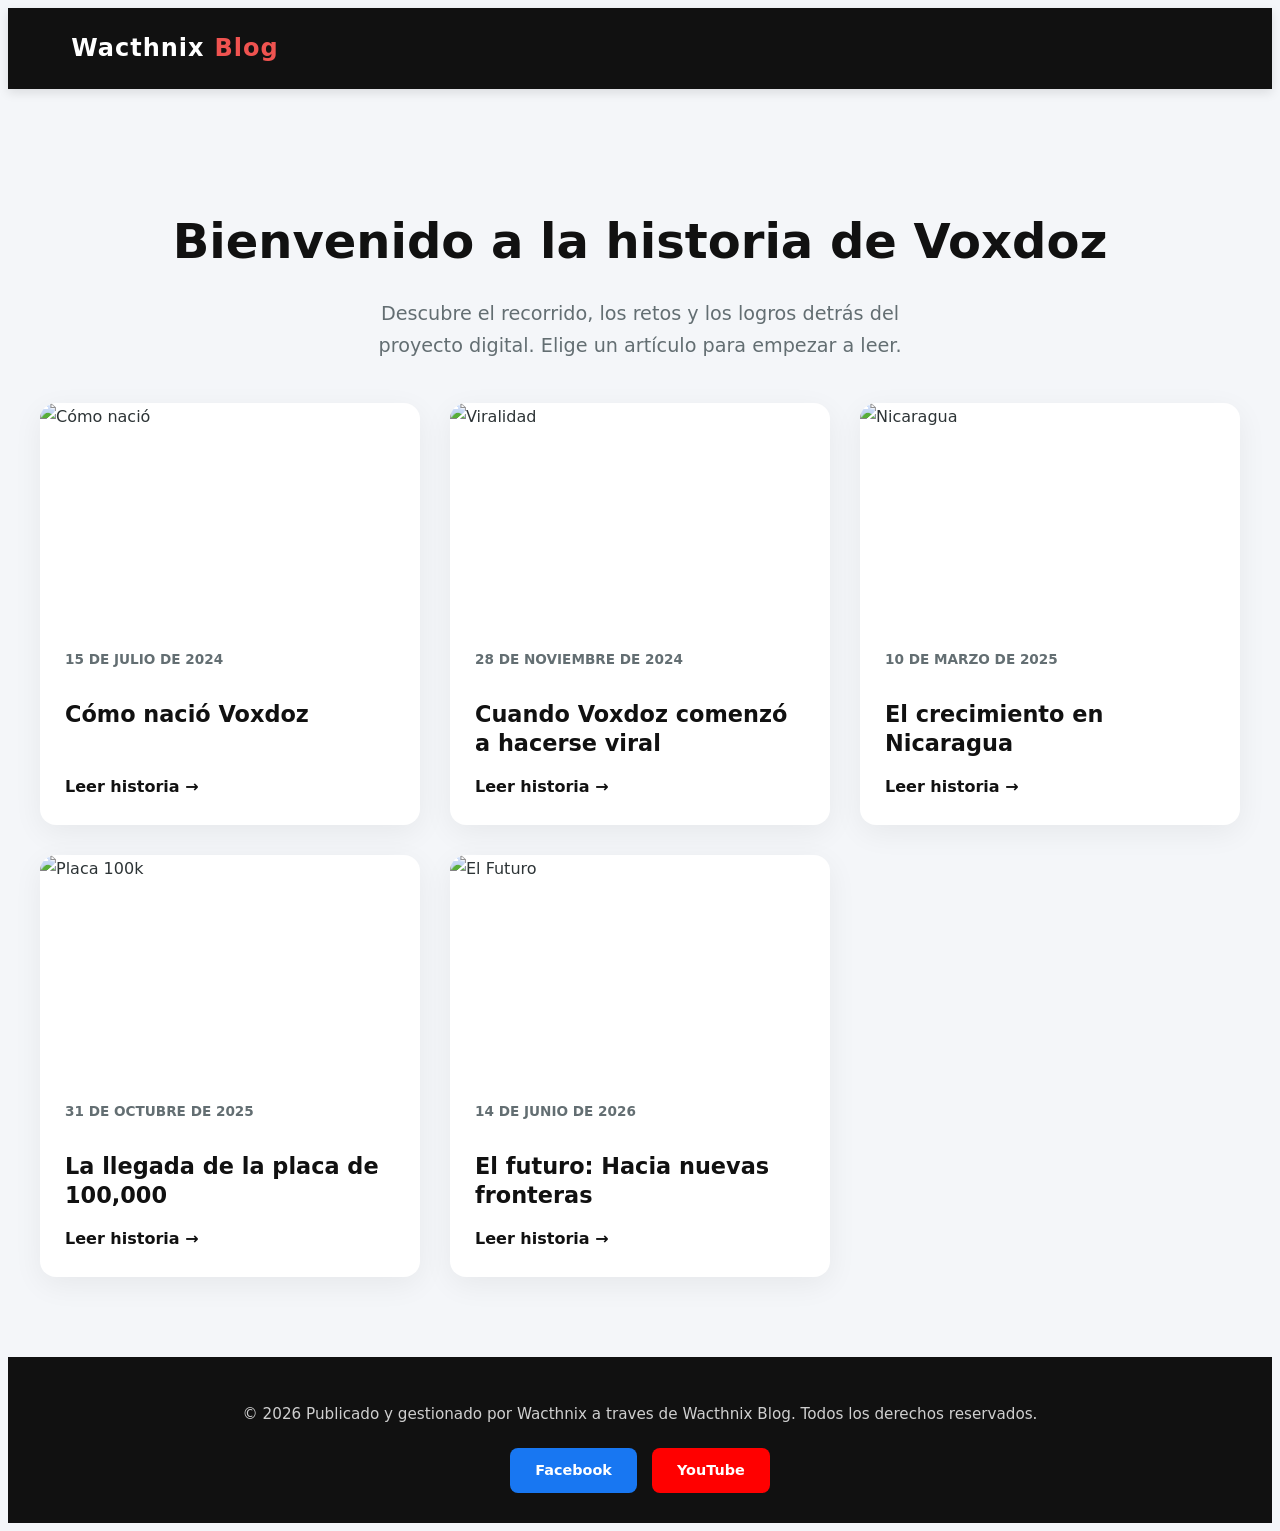
==== index.html @ 6fa86fd7 "Add files via upload" ====
<!DOCTYPE html>
<html lang="es">
<head>
    <meta charset="UTF-8">
    <meta name="viewport" content="width=device-width, initial-scale=1.0">
    <title>Blog Oficial - Voxdoz</title>
    <link rel="stylesheet" href="style.css">
</head>
<body>

    <!-- NAVEGACIÓN -->
    <nav>
        <a href="index.html" class="nav-logo">
            Wacthnix <span>Blog</span>
        </a>
    </nav>

    <!-- VISTA DE INICIO (INDEX) -->
    <header class="home-header">
        <h1>Bienvenido a la historia de Voxdoz</h1>
        <p>Descubre el recorrido, los retos y los logros detrás del proyecto digital. Elige un artículo para empezar a leer.</p>
    </header>

    <main class="grid-container">
        
        <!-- Tarjeta 1 -->
        <article class="card">
            <a href="historia.html" class="card-link">
                <img src="/images/vox.png" alt="Cómo nació" class="card-img">
                <div class="card-content">
                    <span class="card-date">15 de julio de 2024</span>
                    <h2 class="card-title">Cómo nació Voxdoz</h2>
                    <span class="card-btn">Leer historia →</span>
                </div>
            </a>
        </article>

        <!-- Tarjeta 2 -->
        <article class="card">
            <a href="viral.html" class="card-link">
                <img src="/images/estadistica1.png" alt="Viralidad" class="card-img">
                <div class="card-content">
                    <span class="card-date">28 de noviembre de 2024</span>
                    <h2 class="card-title">Cuando Voxdoz comenzó a hacerse viral</h2>
                    <span class="card-btn">Leer historia →</span>
                </div>
            </a>
        </article>

        <!-- Tarjeta 3 -->
        <article class="card">
            <a href="nicaragua.html" class="card-link">
                <img src="/images/Vidcanal.png" alt="Nicaragua" class="card-img">
                <div class="card-content">
                    <span class="card-date">10 de marzo de 2025</span>
                    <h2 class="card-title">El crecimiento en Nicaragua</h2>
                    <span class="card-btn">Leer historia →</span>
                </div>
            </a>
        </article>

        <!-- Tarjeta 4 -->
        <article class="card">
            <a href="placa100k.html" class="card-link">
                <img src="/images/placa.jpeg" alt="Placa 100k" class="card-img">
                <div class="card-content">
                    <span class="card-date">31 de octubre de 2025</span>
                    <h2 class="card-title">La llegada de la placa de 100,000</h2>
                    <span class="card-btn">Leer historia →</span>
                </div>
            </a>
        </article>

        <!-- Tarjeta 5 (NUEVA: Futuro) -->
        <article class="card">
            <a href="futuro.html" class="card-link">
                <img src="/images/edit.jpeg" alt="El Futuro" class="card-img">
                <div class="card-content">
                    <span class="card-date">14 de junio de 2026</span>
                    <h2 class="card-title">El futuro: Hacia nuevas fronteras</h2>
                    <span class="card-btn">Leer historia →</span>
                </div>
            </a>
        </article>

    </main>
    
    <footer>
    <div class="footer-content">
        <!-- Reemplaza "TU MARCA" por el nombre de tu agencia -->
        <p>&copy; 2026 Publicado y gestionado por  Wacthnix a traves de  Wacthnix Blog. Todos los derechos reservados.</p>
        
        <div class="social-links">
            <!-- Pon tus enlaces reales donde dice "URL_DE_TU_FACEBOOK" y "URL_DE_TU_YOUTUBE" -->
            <a href="https://www.facebook.com/share/1HjEx4M1gM/" target="_blank" class="social-btn facebook">
                Facebook
            </a>
            <a href="https://youtube.com/@wacthnix?si=atnTZZ0pgBMAv0Es" target="_blank" class="social-btn youtube">
                YouTube
            </a>
        </div>
    </div>

</body>
</html>
---- style.css ----
/* --- VARIABLES GLOBALES --- */
:root {
--bg-body: #f4f6f9;
--text-main: #2d3436;
--text-muted: #636e72;
--nav-bg: #111111;
--card-bg: #ffffff;
--radius-lg: 16px;
--radius-md: 10px;
--shadow-soft: 0 8px 30px rgba(0,0,0,0.06);
--shadow-hover: 0 15px 40px rgba(0,0,0,0.12);
--transition: all 0.3s cubic-bezier(0.25, 0.8, 0.25, 1);
}

/* --- RESET Y BASE --- 

{
margin: 0;
padding: 0;
box-sizing: border-box;
}  */

body {
font-family: 'Segoe UI', system-ui, -apple-system, sans-serif;
background-color: var(--bg-body);
color: var(--text-main);
line-height: 1.7;
display: flex;
flex-direction: column;
min-height: 100vh; /* Permite que el footer se quede abajo */
}

/* --- NAVEGACIÓN --- */
nav {
background-color: var(--nav-bg);
padding: 20px 5%;
display: flex;
justify-content: space-between;
align-items: center;
position: sticky;
top: 0;
z-index: 100;
box-shadow: 0 4px 10px rgba(0,0,0,0.1);
}

.nav-logo {
color: white;
font-size: 1.5rem;
font-weight: 800;
text-decoration: none;
letter-spacing: 1px;
display: flex;
align-items: center;
gap: 10px;
}

.nav-logo span {
color: #ef5350; /* Un toque de color en el logo */
}

/* --- INICIO (INDEX) --- */
.home-header {
text-align: center;
padding: 80px 20px 40px;
}

.home-header h1 {
font-size: 3rem;
margin-bottom: 15px;
color: #111;
}

.home-header p {
color: var(--text-muted);
font-size: 1.2rem;
max-width: 600px;
margin: 0 auto;
}

.grid-container {
display: grid;
grid-template-columns: repeat(auto-fill, minmax(320px, 1fr));
gap: 30px;
max-width: 1200px;
margin: 0 auto 80px auto;
padding: 0 20px;
flex-grow: 1; /* Empuja el footer hacia abajo */
}

.card {
background: var(--card-bg);
border-radius: var(--radius-lg);
overflow: hidden;
box-shadow: var(--shadow-soft);
transition: var(--transition);
}

.card:hover {
transform: translateY(-8px);
box-shadow: var(--shadow-hover);
}

.card-link {
text-decoration: none;
color: inherit;
display: flex;
flex-direction: column;
height: 100%;
}

.card-img {
width: 100%;
height: 220px;
object-fit: cover;
}

.card-content {
padding: 25px;
flex-grow: 1;
display: flex;
flex-direction: column;
}

.card-date {
font-size: 0.85rem;
color: var(--text-muted);
margin-bottom: 10px;
font-weight: 600;
text-transform: uppercase;
}

.card-title {
font-size: 1.4rem;
margin-bottom: 15px;
color: #111;
line-height: 1.3;
}

.card-btn {
margin-top: auto;
align-self: flex-start;
color: #111;
font-weight: 700;
display: inline-flex;
align-items: center;
gap: 5px;
transition: var(--transition);
}

.card:hover .card-btn {
color: #ef5350;
gap: 10px; /* Anima la flecha al pasar el mouse */
}

/* --- ARTÍCULOS --- */
.hero {
padding: 100px 20px;
text-align: center;
color: white;
margin-bottom: -50px; /* Para que el artículo se superponga */
}

.hero h1 { font-size: 3.5rem; margin-bottom: 15px; line-height: 1.1;}
.hero p { opacity: 0.9; font-size: 1.1rem;}

/* Gradientes premium */
.hero-dark { background: linear-gradient(135deg, #0f2027, #203a43, #2c5364); }
.hero-red { background: linear-gradient(135deg, #cb2d3e, #ef473a); }
.hero-green { background: linear-gradient(135deg, #11998e, #38ef7d); }
.hero-gold { background: linear-gradient(135deg, #aa4b6b, #6b6b83, #3b8d99); }
.hero-blue { background: linear-gradient(135deg, #141E30, #243B55); }

.article-content {
max-width: 850px;
margin: 0 auto 80px auto;
background: white;
padding: 50px;
border-radius: var(--radius-lg);
box-shadow: var(--shadow-soft);
position: relative;
z-index: 10;
flex-grow: 1; /* Empuja el footer hacia abajo */
}

.article-content p {
margin-bottom: 25px;
font-size: 1.15rem;
color: #444;
}

.article-img {
width: 100%;
max-height: 450px;
object-fit: cover;
border-radius: var(--radius-md);
margin-bottom: 40px;
}

.back-btn {
display: inline-flex;
align-items: center;
margin-top: 20px;
padding: 14px 28px;
background: #111;
color: white;
text-decoration: none;
border-radius: var(--radius-md);
font-weight: 600;
transition: var(--transition);
border: none;
cursor: pointer;
font-size: 1rem;
}

.back-btn:hover {
background: #ef5350;
transform: translateY(-3px);
box-shadow: 0 5px 15px rgba(239, 83, 80, 0.4);
}

/* --- FOOTER --- */
footer {
background: var(--nav-bg);
color: white;
text-align: center;
padding: 30px;
font-size: 0.9rem;
margin-top: auto; /* Se asegura de estar siempre al fondo */
}


.footer-content p {
    margin-bottom: 20px;
    opacity: 0.8;
    font-size: 0.95rem;
}

.social-links {
    display: flex;
    justify-content: center;
    gap: 15px;
}

.social-btn {
    display: inline-block;
    padding: 10px 25px;
    color: white;
    text-decoration: none;
    border-radius: 8px;
    font-weight: 600;
    transition: transform 0.3s ease, box-shadow 0.3s ease;
}

/* Colores oficiales de las marcas */
.social-btn.facebook {
    background-color: #1877F2; 
}

.social-btn.youtube {
    background-color: #FF0000; 
}

/* Efecto al pasar el mouse */
.social-btn:hover {
    transform: translateY(-3px);
    box-shadow: 0 5px 15px rgba(255, 255, 255, 0.1);
    color: white;
}

/* --- RESPONSIVO --- */
@media (max-width: 768px) {
.hero h1 { font-size: 2.2rem; }
.article-content { padding: 30px 20px; margin: 0 15px 60px 15px;}
.grid-container { grid-template-columns: 1fr; }
}
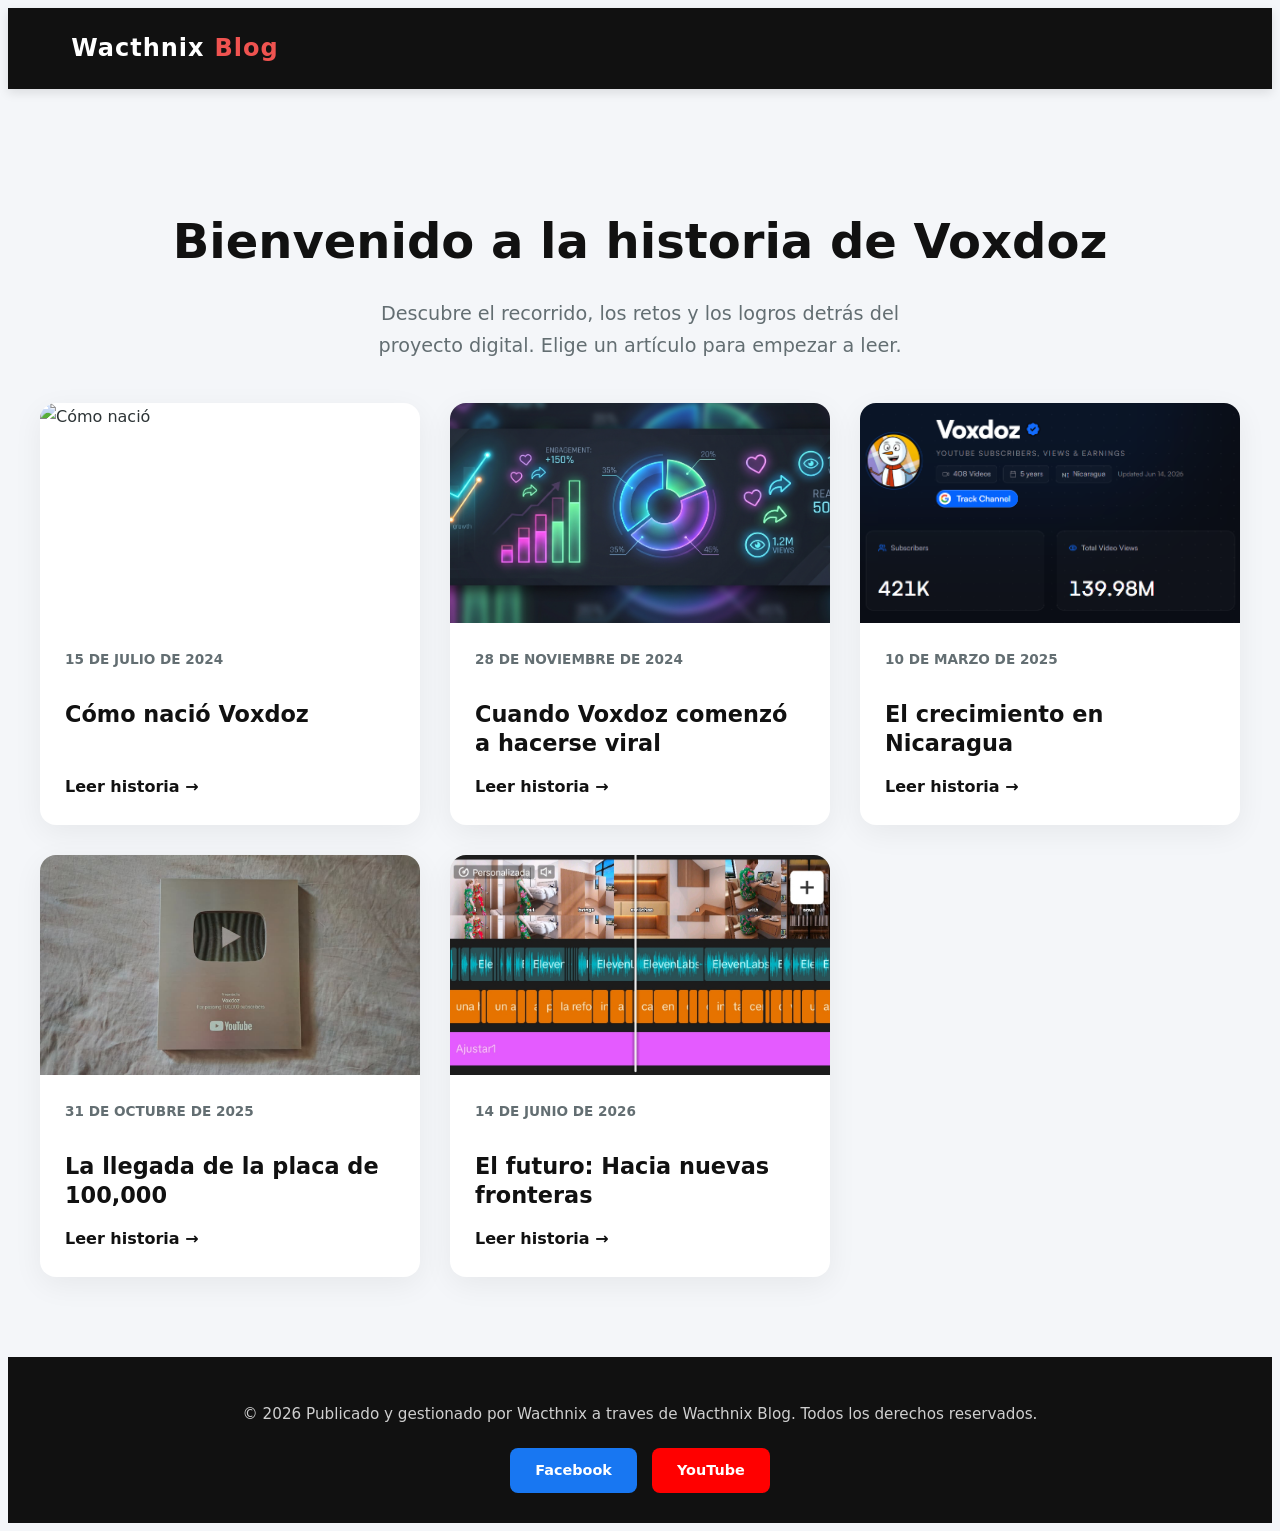
==== commit 30842d4a: "index.html" ====
--- a/index.html
+++ b/index.html
@@ -26,7 +26,7 @@
         <!-- Tarjeta 1 -->
         <article class="card">
             <a href="historia.html" class="card-link">
-                <img src="/images/vox.png" alt="Cómo nació" class="card-img">
+                <img src="images/vox.png" alt="Cómo nació" class="card-img">
                 <div class="card-content">
                     <span class="card-date">15 de julio de 2024</span>
                     <h2 class="card-title">Cómo nació Voxdoz</h2>
@@ -38,7 +38,7 @@
         <!-- Tarjeta 2 -->
         <article class="card">
             <a href="viral.html" class="card-link">
-                <img src="/images/estadistica1.png" alt="Viralidad" class="card-img">
+                <img src="images/estadistica1.png" alt="Viralidad" class="card-img">
                 <div class="card-content">
                     <span class="card-date">28 de noviembre de 2024</span>
                     <h2 class="card-title">Cuando Voxdoz comenzó a hacerse viral</h2>
@@ -50,7 +50,7 @@
         <!-- Tarjeta 3 -->
         <article class="card">
             <a href="nicaragua.html" class="card-link">
-                <img src="/images/Vidcanal.png" alt="Nicaragua" class="card-img">
+                <img src="images/Vidcanal.png" alt="Nicaragua" class="card-img">
                 <div class="card-content">
                     <span class="card-date">10 de marzo de 2025</span>
                     <h2 class="card-title">El crecimiento en Nicaragua</h2>
@@ -62,7 +62,7 @@
         <!-- Tarjeta 4 -->
         <article class="card">
             <a href="placa100k.html" class="card-link">
-                <img src="/images/placa.jpeg" alt="Placa 100k" class="card-img">
+                <img src="images/placa.jpeg" alt="Placa 100k" class="card-img">
                 <div class="card-content">
                     <span class="card-date">31 de octubre de 2025</span>
                     <h2 class="card-title">La llegada de la placa de 100,000</h2>
@@ -74,7 +74,7 @@
         <!-- Tarjeta 5 (NUEVA: Futuro) -->
         <article class="card">
             <a href="futuro.html" class="card-link">
-                <img src="/images/edit.jpeg" alt="El Futuro" class="card-img">
+                <img src="images/edit.jpeg" alt="El Futuro" class="card-img">
                 <div class="card-content">
                     <span class="card-date">14 de junio de 2026</span>
                     <h2 class="card-title">El futuro: Hacia nuevas fronteras</h2>
@@ -102,4 +102,4 @@
     </div>
 
 </body>
-</html>+</html>
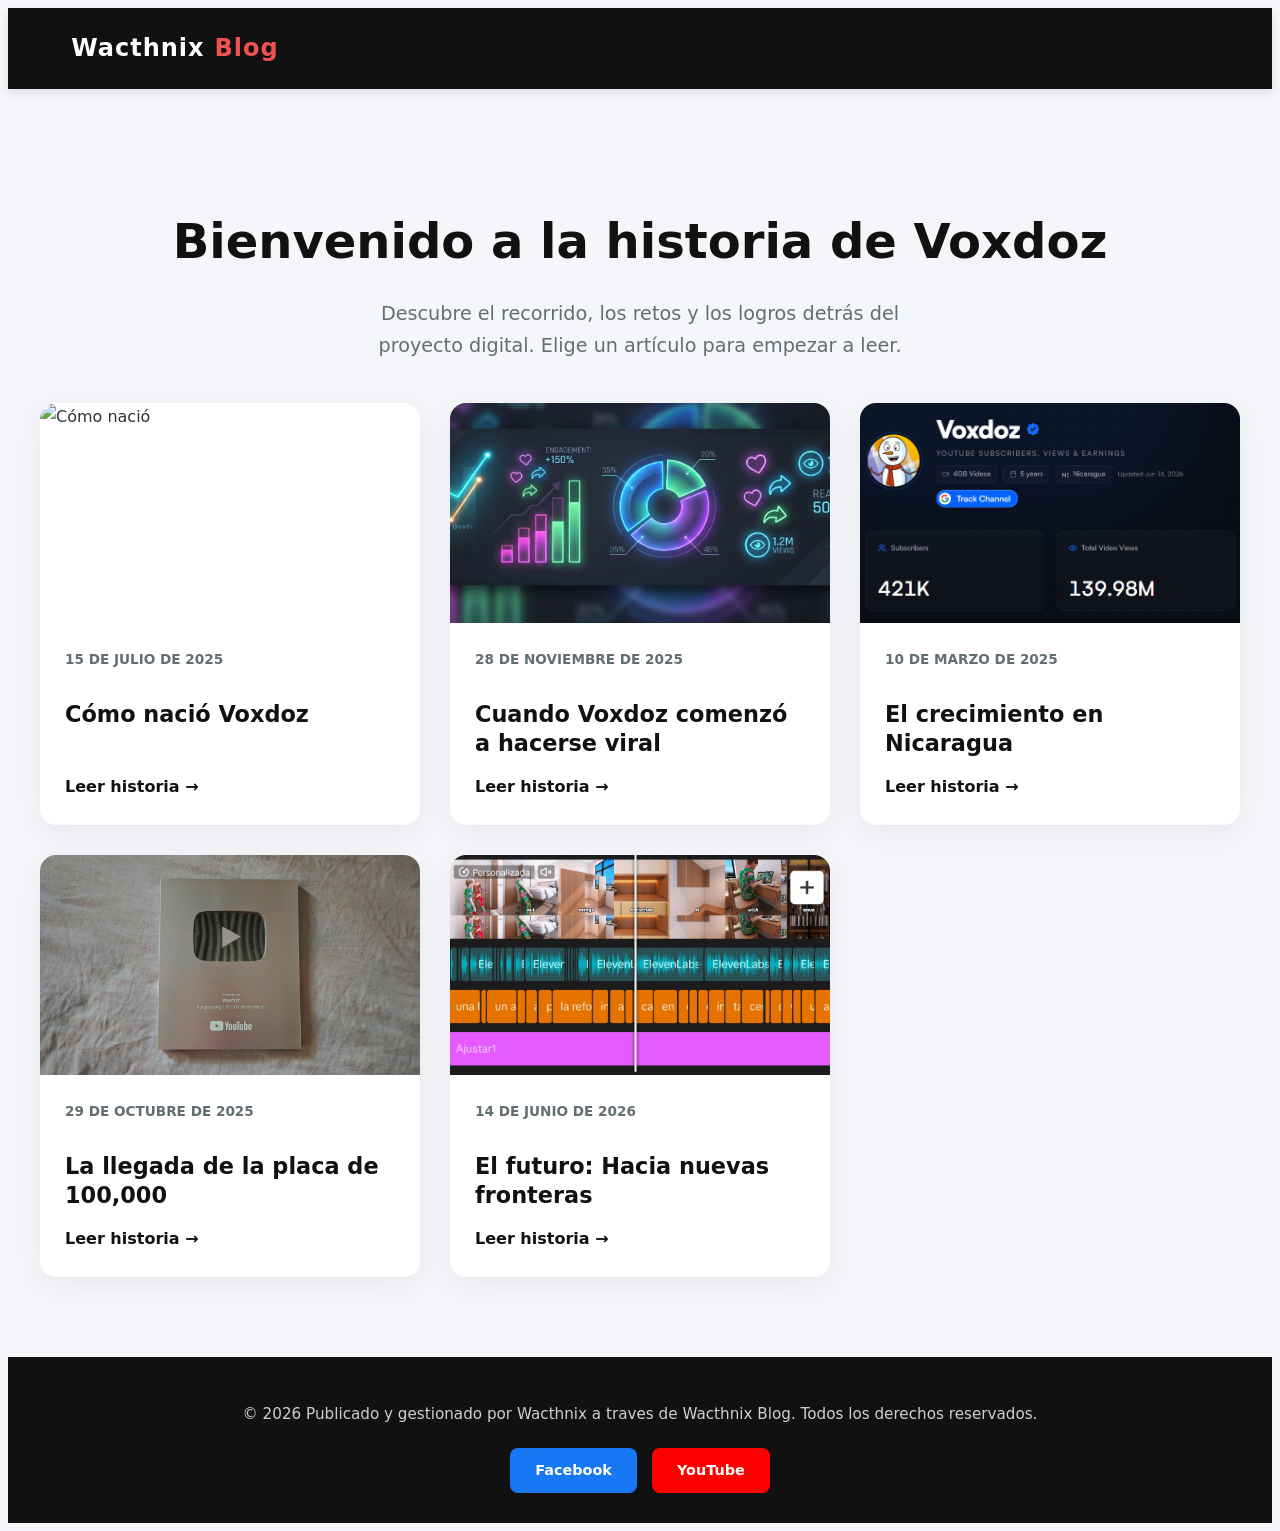
==== commit fd6aae18: "index.html" ====
--- a/index.html
+++ b/index.html
@@ -28,7 +28,7 @@
             <a href="historia.html" class="card-link">
                 <img src="images/vox.png" alt="Cómo nació" class="card-img">
                 <div class="card-content">
-                    <span class="card-date">15 de julio de 2024</span>
+                    <span class="card-date">15 de julio de 2025</span>
                     <h2 class="card-title">Cómo nació Voxdoz</h2>
                     <span class="card-btn">Leer historia →</span>
                 </div>
@@ -40,7 +40,7 @@
             <a href="viral.html" class="card-link">
                 <img src="images/estadistica1.png" alt="Viralidad" class="card-img">
                 <div class="card-content">
-                    <span class="card-date">28 de noviembre de 2024</span>
+                    <span class="card-date">28 de noviembre de 2025</span>
                     <h2 class="card-title">Cuando Voxdoz comenzó a hacerse viral</h2>
                     <span class="card-btn">Leer historia →</span>
                 </div>
@@ -64,7 +64,7 @@
             <a href="placa100k.html" class="card-link">
                 <img src="images/placa.jpeg" alt="Placa 100k" class="card-img">
                 <div class="card-content">
-                    <span class="card-date">31 de octubre de 2025</span>
+                    <span class="card-date">29 de octubre de 2025</span>
                     <h2 class="card-title">La llegada de la placa de 100,000</h2>
                     <span class="card-btn">Leer historia →</span>
                 </div>
